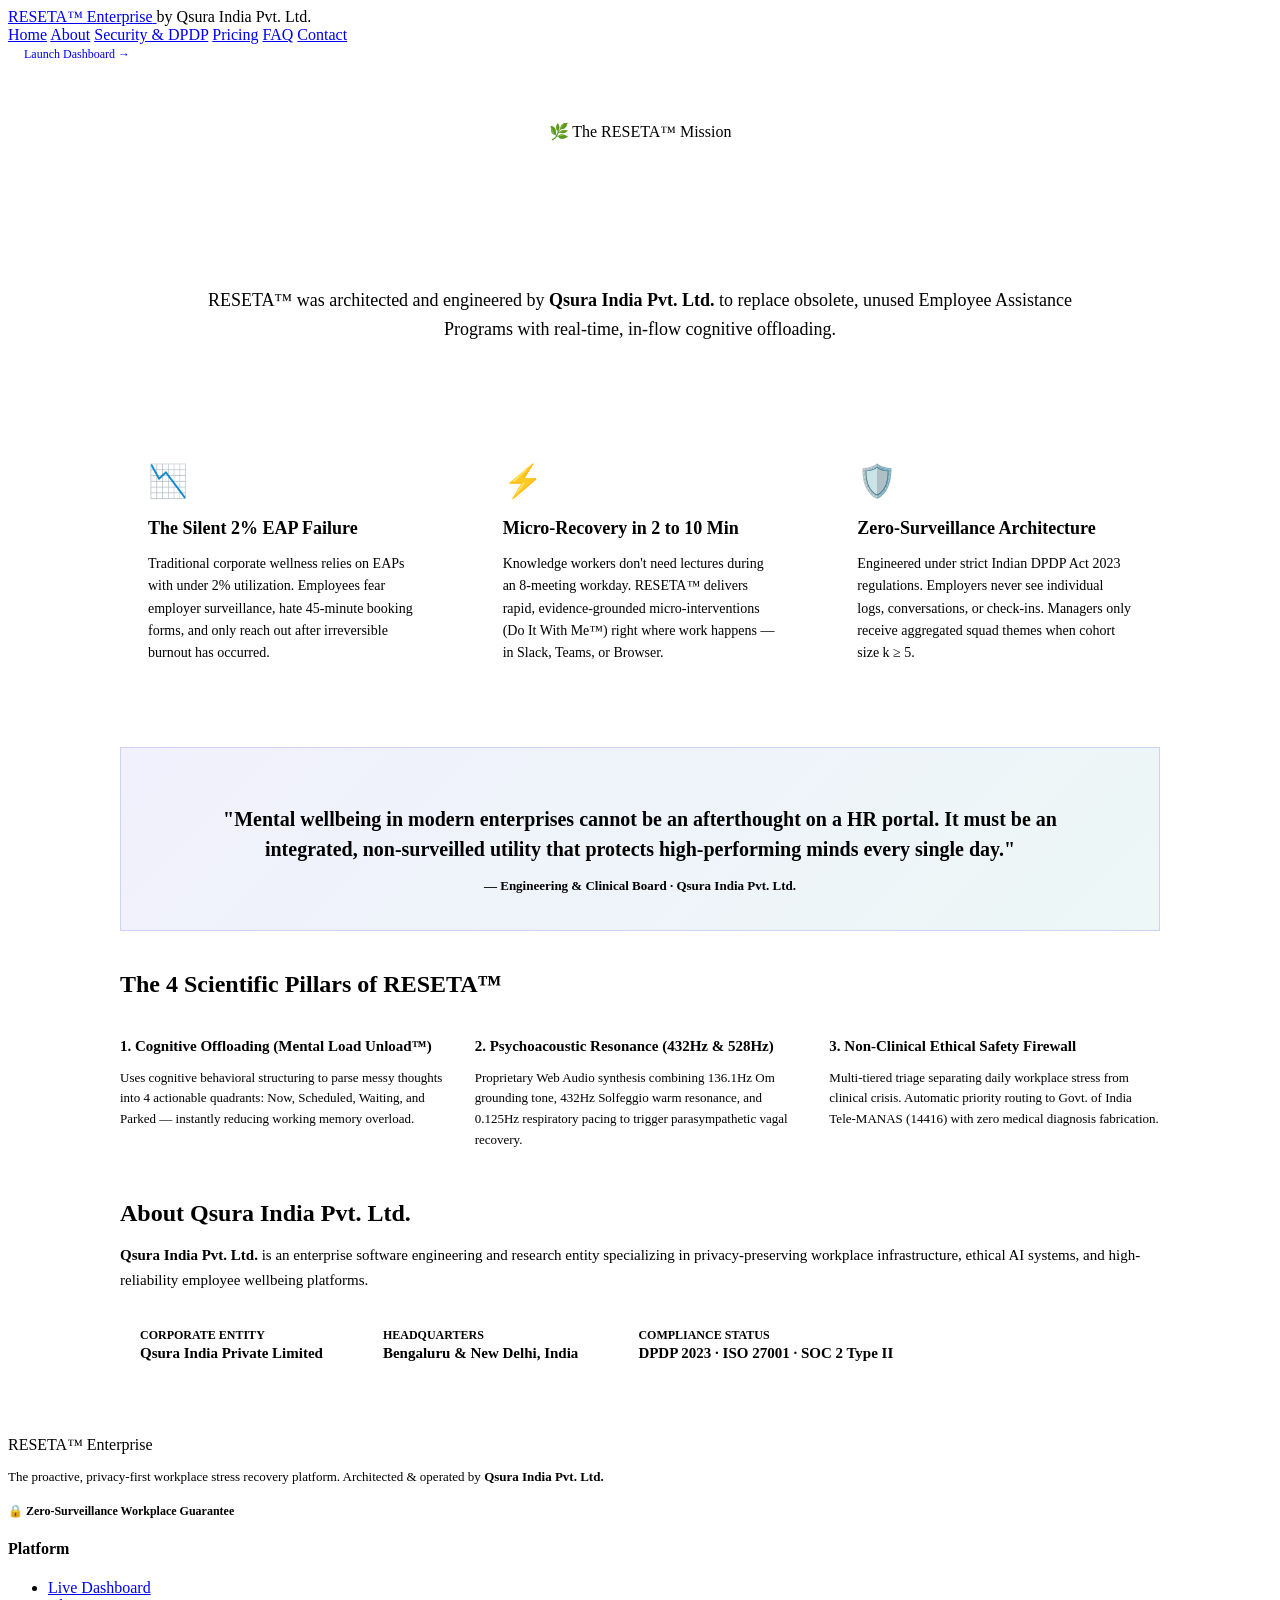
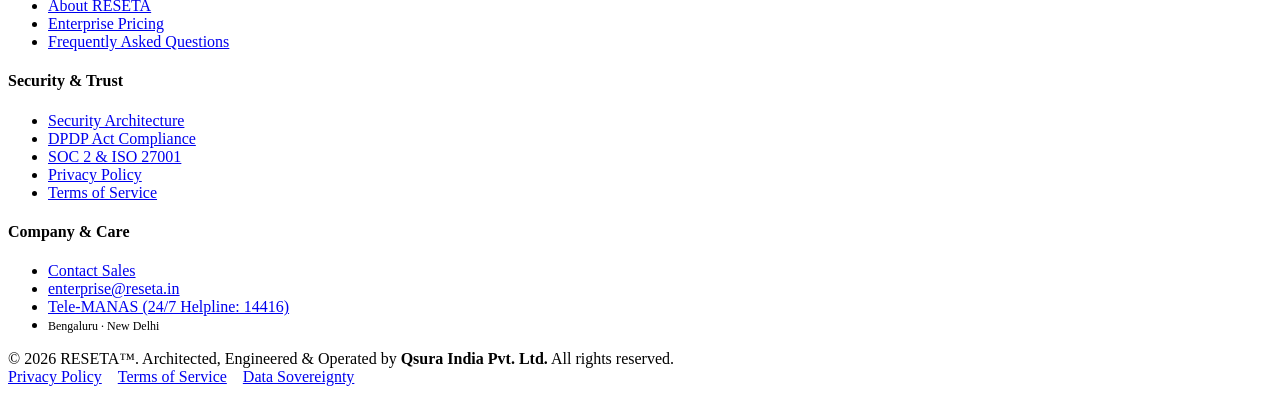
==== frontend/about.html @ f0862498 "feat(enterprise): add dedicated modular pages (/about, /security, /pricing, /faq, /contact, /privacy" ====
<!DOCTYPE html>
<html lang="en">
<head>
  <meta charset="UTF-8">
  <meta name="viewport" content="width=device-width, initial-scale=1.0">
  <title>About RESETA™ · Architecture & Mission by Qsura India Pvt. Ltd.</title>
  <link rel="preconnect" href="https://fonts.googleapis.com">
  <link rel="preconnect" href="https://fonts.gstatic.com" crossorigin>
  <link href="https://fonts.googleapis.com/css2?family=Plus+Jakarta+Sans:wght@400;500;600;700;800&family=JetBrains+Mono:wght@400;500;600&display=swap" rel="stylesheet">
  <link rel="stylesheet" href="/static/css/styles.css">
  <style>
    .page-hero {
      padding: 60px 24px 40px;
      text-align: center;
      max-width: 900px;
      margin: 0 auto;
    }
    .page-hero h1 {
      font-size: 40px;
      font-weight: 800;
      letter-spacing: -0.03em;
      margin-bottom: 16px;
      background: linear-gradient(135deg, var(--text-main) 60%, var(--brand-reset));
      -webkit-background-clip: text;
      -webkit-text-fill-color: transparent;
    }
    .page-hero p {
      font-size: 18px;
      color: var(--text-muted);
      line-height: 1.6;
    }
    .content-section {
      max-width: 1040px;
      margin: 0 auto 60px;
      padding: 0 24px;
    }
    .feature-grid-3 {
      display: grid;
      grid-template-columns: repeat(auto-fit, minmax(300px, 1fr));
      gap: 24px;
      margin: 32px 0;
    }
    .feature-box {
      background: var(--bg-surface);
      border: 1px solid var(--border-light);
      border-radius: var(--radius-md);
      padding: 28px;
      box-shadow: var(--shadow-sm);
    }
    .feature-box h3 {
      font-size: 18px;
      font-weight: 700;
      margin-bottom: 10px;
      color: var(--text-main);
    }
    .feature-box p {
      font-size: 14px;
      color: var(--text-muted);
      line-height: 1.6;
    }
    .quote-banner {
      background: linear-gradient(135deg, rgba(79, 70, 229, 0.08), rgba(13, 148, 136, 0.08));
      border: 1px solid rgba(79, 70, 229, 0.2);
      border-radius: var(--radius-lg);
      padding: 36px;
      margin: 40px 0;
      text-align: center;
    }
    .quote-banner blockquote {
      font-size: 20px;
      font-weight: 600;
      color: var(--text-main);
      line-height: 1.5;
      margin-bottom: 12px;
    }
    .quote-banner cite {
      font-size: 13px;
      color: var(--brand-reset);
      font-weight: 700;
      font-style: normal;
    }
  </style>
</head>
<body>
  <!-- Standard Enterprise Header -->
  <header class="app-topbar">
    <div class="brand-section">
      <a href="/" class="brand-logo">
        <span class="brand-badge">RESETA™</span>
        <span class="brand-title">Enterprise</span>
      </a>
      <span class="brand-tagline">by Qsura India Pvt. Ltd.</span>
    </div>

    <!-- Main Navigation Links -->
    <nav class="enterprise-nav-links">
      <a href="/" class="nav-link">Home</a>
      <a href="/about" class="nav-link active">About</a>
      <a href="/security" class="nav-link">Security & DPDP</a>
      <a href="/pricing" class="nav-link">Pricing</a>
      <a href="/faq" class="nav-link">FAQ</a>
      <a href="/contact" class="nav-link">Contact</a>
    </nav>

    <div class="user-tenant-bar" style="gap: 10px;">
      <a href="/" class="btn-primary" style="font-size: 12px; padding: 7px 16px; text-decoration: none;">Launch Dashboard →</a>
    </div>
  </header>

  <!-- Page Hero -->
  <section class="page-hero">
    <span class="privacy-banner-pill">🌿 The RESETA™ Mission</span>
    <h1>From Workplace Stress to Measured Workplace Recovery</h1>
    <p>
      RESETA™ was architected and engineered by <strong>Qsura India Pvt. Ltd.</strong> to replace obsolete, unused Employee Assistance Programs with real-time, in-flow cognitive offloading.
    </p>
  </section>

  <!-- Main Content -->
  <main class="content-section">
    <!-- Problem & Vision -->
    <div class="feature-grid-3">
      <div class="feature-box">
        <div style="font-size: 32px; margin-bottom: 12px;">📉</div>
        <h3>The Silent 2% EAP Failure</h3>
        <p>
          Traditional corporate wellness relies on EAPs with under 2% utilization. Employees fear employer surveillance, hate 45-minute booking forms, and only reach out after irreversible burnout has occurred.
        </p>
      </div>

      <div class="feature-box">
        <div style="font-size: 32px; margin-bottom: 12px;">⚡</div>
        <h3>Micro-Recovery in 2 to 10 Min</h3>
        <p>
          Knowledge workers don't need lectures during an 8-meeting workday. RESETA™ delivers rapid, evidence-grounded micro-interventions (Do It With Me™) right where work happens — in Slack, Teams, or Browser.
        </p>
      </div>

      <div class="feature-box">
        <div style="font-size: 32px; margin-bottom: 12px;">🛡️</div>
        <h3>Zero-Surveillance Architecture</h3>
        <p>
          Engineered under strict Indian DPDP Act 2023 regulations. Employers never see individual logs, conversations, or check-ins. Managers only receive aggregated squad themes when cohort size k ≥ 5.
        </p>
      </div>
    </div>

    <!-- Quote Banner -->
    <div class="quote-banner">
      <blockquote>
        "Mental wellbeing in modern enterprises cannot be an afterthought on a HR portal. It must be an integrated, non-surveilled utility that protects high-performing minds every single day."
      </blockquote>
      <cite>— Engineering & Clinical Board · Qsura India Pvt. Ltd.</cite>
    </div>

    <!-- Clinical & Scientific Foundation -->
    <div class="content-card" style="margin-bottom: 36px;">
      <h2 style="font-size: 24px; font-weight: 800; margin-bottom: 16px;">The 4 Scientific Pillars of RESETA™</h2>
      <div class="feature-grid-3" style="margin-top: 20px;">
        <div>
          <h4 style="font-size: 15px; font-weight: 700; color: var(--brand-reset); margin-bottom: 6px;">1. Cognitive Offloading (Mental Load Unload™)</h4>
          <p style="font-size: 13px; color: var(--text-muted); line-height: 1.6;">
            Uses cognitive behavioral structuring to parse messy thoughts into 4 actionable quadrants: Now, Scheduled, Waiting, and Parked — instantly reducing working memory overload.
          </p>
        </div>
        <div>
          <h4 style="font-size: 15px; font-weight: 700; color: var(--recovery-teal); margin-bottom: 6px;">2. Psychoacoustic Resonance (432Hz & 528Hz)</h4>
          <p style="font-size: 13px; color: var(--text-muted); line-height: 1.6;">
            Proprietary Web Audio synthesis combining 136.1Hz Om grounding tone, 432Hz Solfeggio warm resonance, and 0.125Hz respiratory pacing to trigger parasympathetic vagal recovery.
          </p>
        </div>
        <div>
          <h4 style="font-size: 15px; font-weight: 700; color: var(--recovery-emerald); margin-bottom: 6px;">3. Non-Clinical Ethical Safety Firewall</h4>
          <p style="font-size: 13px; color: var(--text-muted); line-height: 1.6;">
            Multi-tiered triage separating daily workplace stress from clinical crisis. Automatic priority routing to Govt. of India Tele-MANAS (14416) with zero medical diagnosis fabrication.
          </p>
        </div>
      </div>
    </div>

    <!-- Developer & Corporate Credibility -->
    <div class="content-card">
      <h2 style="font-size: 24px; font-weight: 800; margin-bottom: 16px;">About Qsura India Pvt. Ltd.</h2>
      <p style="font-size: 15px; color: var(--text-muted); line-height: 1.7; margin-bottom: 20px;">
        <strong>Qsura India Pvt. Ltd.</strong> is an enterprise software engineering and research entity specializing in privacy-preserving workplace infrastructure, ethical AI systems, and high-reliability employee wellbeing platforms.
      </p>
      <div style="display: flex; gap: 20px; flex-wrap: wrap;">
        <div style="background: var(--bg-subtle); padding: 14px 20px; border-radius: var(--radius-sm); border-left: 3px solid var(--brand-reset);">
          <div style="font-size: 12px; font-weight: 700; color: var(--text-muted); text-transform: uppercase;">Corporate Entity</div>
          <div style="font-size: 15px; font-weight: 800; margin-top: 2px;">Qsura India Private Limited</div>
        </div>
        <div style="background: var(--bg-subtle); padding: 14px 20px; border-radius: var(--radius-sm); border-left: 3px solid var(--recovery-teal);">
          <div style="font-size: 12px; font-weight: 700; color: var(--text-muted); text-transform: uppercase;">Headquarters</div>
          <div style="font-size: 15px; font-weight: 800; margin-top: 2px;">Bengaluru & New Delhi, India</div>
        </div>
        <div style="background: var(--bg-subtle); padding: 14px 20px; border-radius: var(--radius-sm); border-left: 3px solid var(--recovery-emerald);">
          <div style="font-size: 12px; font-weight: 700; color: var(--text-muted); text-transform: uppercase;">Compliance Status</div>
          <div style="font-size: 15px; font-weight: 800; margin-top: 2px;">DPDP 2023 · ISO 27001 · SOC 2 Type II</div>
        </div>
      </div>
    </div>
  </main>

  <!-- Standard Enterprise Footer -->
  <footer class="app-footer">
    <div class="footer-container">
      <div class="footer-grid">
        <div class="footer-col">
          <div class="brand-section" style="margin-bottom: 12px;">
            <span class="brand-badge">RESETA™</span>
            <span class="brand-title">Enterprise</span>
          </div>
          <p style="font-size: 13px; color: var(--text-muted); line-height: 1.6; margin-bottom: 16px;">
            The proactive, privacy-first workplace stress recovery platform. Architected & operated by <strong>Qsura India Pvt. Ltd.</strong>
          </p>
          <div style="font-size: 12px; color: var(--recovery-teal); font-weight: 600;">
            🔒 Zero-Surveillance Workplace Guarantee
          </div>
        </div>

        <div class="footer-col">
          <h4 class="footer-heading">Platform</h4>
          <ul class="footer-links">
            <li><a href="/">Live Dashboard</a></li>
            <li><a href="/about">About RESETA</a></li>
            <li><a href="/pricing">Enterprise Pricing</a></li>
            <li><a href="/faq">Frequently Asked Questions</a></li>
          </ul>
        </div>

        <div class="footer-col">
          <h4 class="footer-heading">Security & Trust</h4>
          <ul class="footer-links">
            <li><a href="/security">Security Architecture</a></li>
            <li><a href="/security#dpdp">DPDP Act Compliance</a></li>
            <li><a href="/security#soc2">SOC 2 & ISO 27001</a></li>
            <li><a href="/privacy">Privacy Policy</a></li>
            <li><a href="/terms">Terms of Service</a></li>
          </ul>
        </div>

        <div class="footer-col">
          <h4 class="footer-heading">Company & Care</h4>
          <ul class="footer-links">
            <li><a href="/contact">Contact Sales</a></li>
            <li><a href="mailto:enterprise@reseta.in">enterprise@reseta.in</a></li>
            <li><a href="tel:14416">Tele-MANAS (24/7 Helpline: 14416)</a></li>
            <li><span style="font-size: 12px; color: var(--text-muted);">Bengaluru · New Delhi</span></li>
          </ul>
        </div>
      </div>

      <div class="footer-bottom-strip">
        <div>
          © 2026 RESETA™. Architected, Engineered & Operated by <strong>Qsura India Pvt. Ltd.</strong> All rights reserved.
        </div>
        <div style="display: flex; gap: 16px;">
          <a href="/privacy">Privacy Policy</a>
          <a href="/terms">Terms of Service</a>
          <a href="/security">Data Sovereignty</a>
        </div>
      </div>
    </div>
  </footer>
</body>
</html>
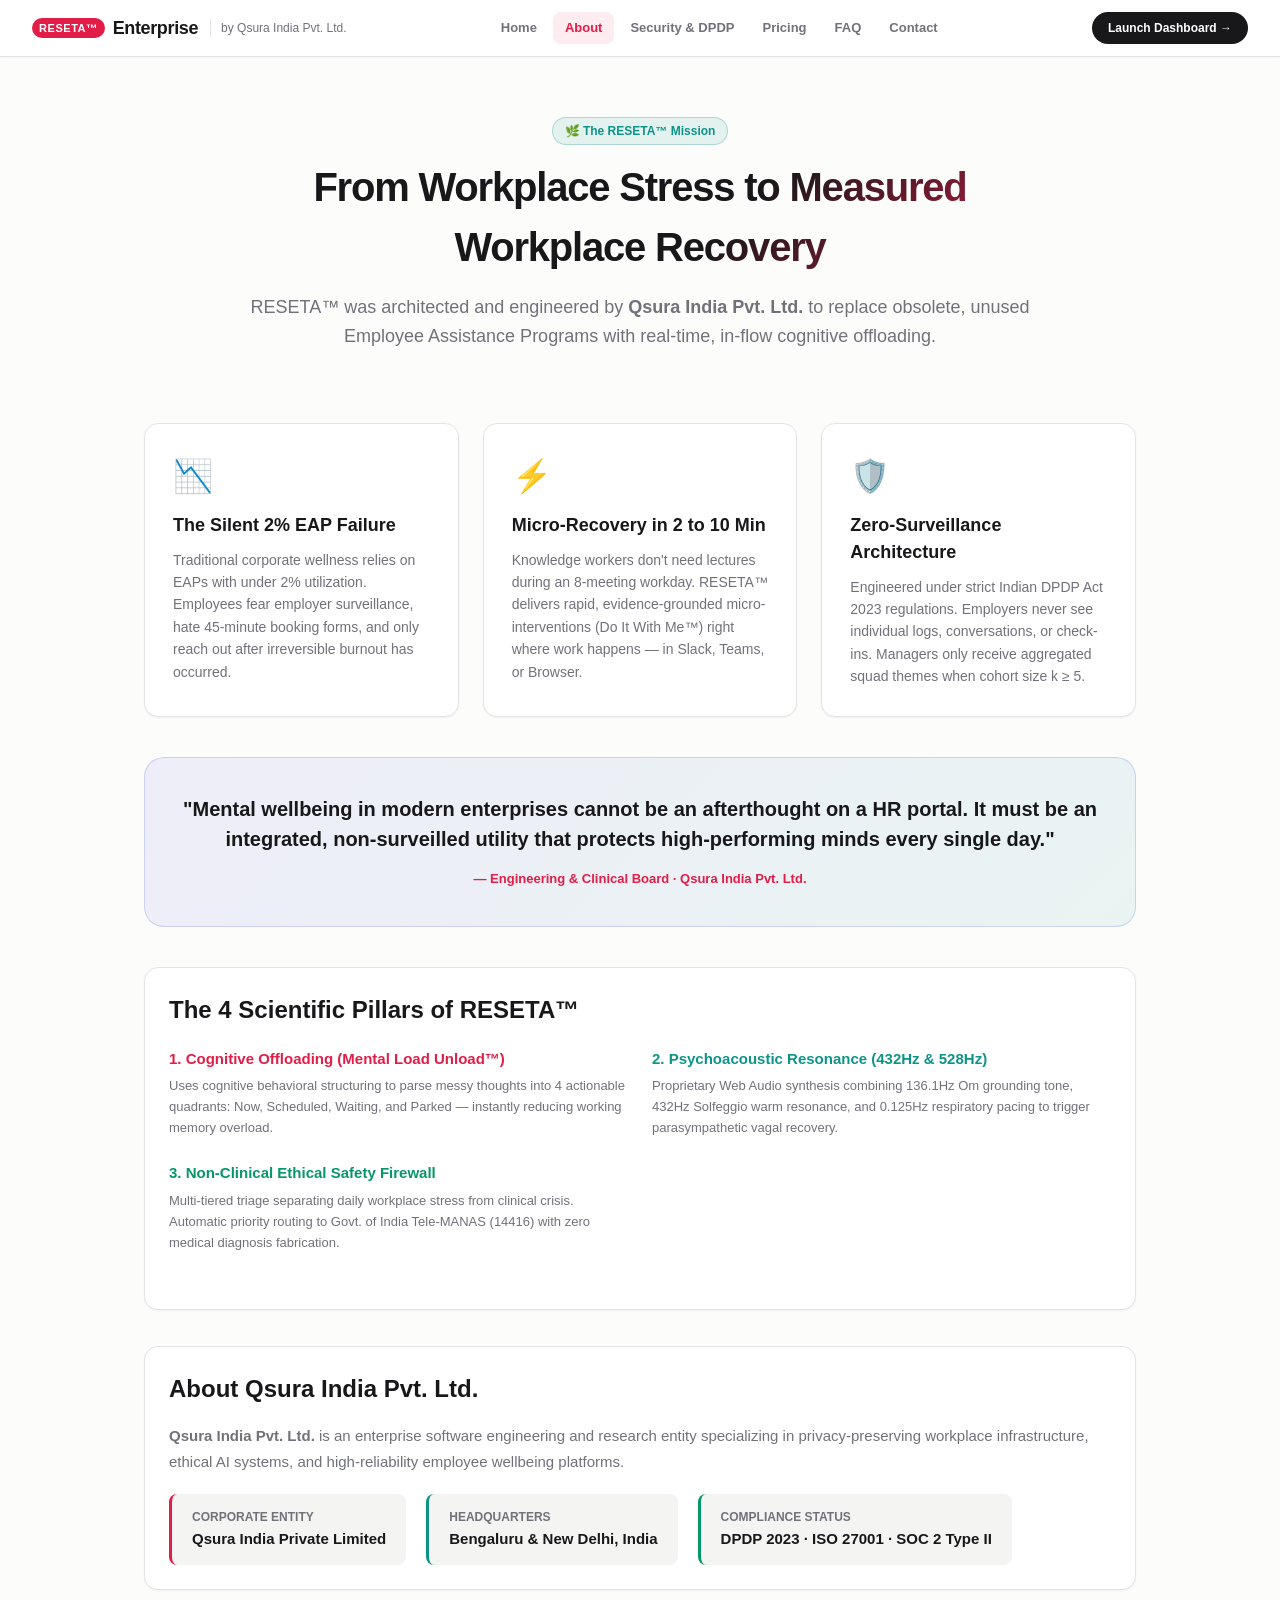
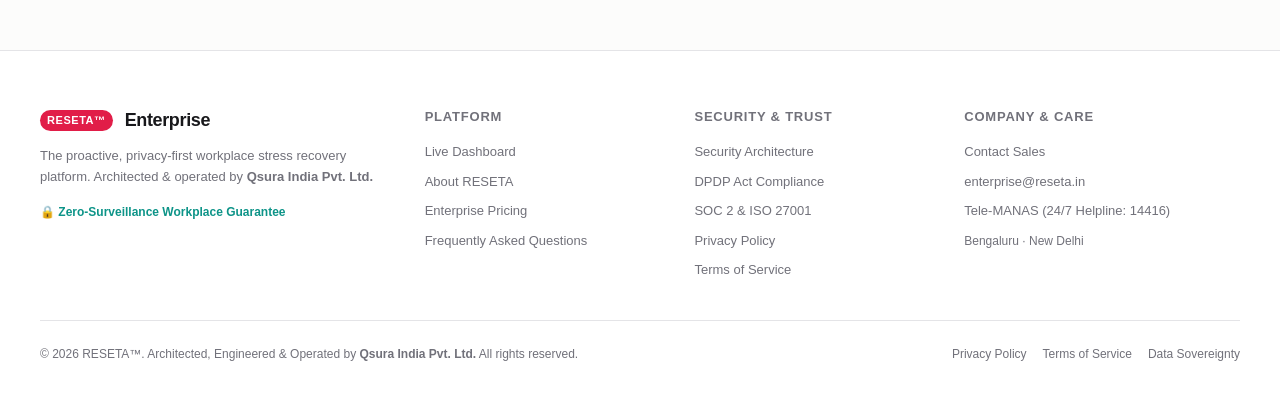
==== commit f7cec279: "fix(static): add offline static mock fallbacks and sanitize corporate tenant branding" ====
--- a/frontend/about.html
+++ b/frontend/about.html
@@ -7,7 +7,7 @@
   <link rel="preconnect" href="https://fonts.googleapis.com">
   <link rel="preconnect" href="https://fonts.gstatic.com" crossorigin>
   <link href="https://fonts.googleapis.com/css2?family=Plus+Jakarta+Sans:wght@400;500;600;700;800&family=JetBrains+Mono:wght@400;500;600&display=swap" rel="stylesheet">
-  <link rel="stylesheet" href="/static/css/styles.css">
+  <link rel="stylesheet" href="css/styles.css">
   <style>
     .page-hero {
       padding: 60px 24px 40px;
--- a/frontend/css/styles.css
+++ b/frontend/css/styles.css
@@ -0,0 +1,1689 @@
+/* RESETA™ Enterprise Design System: Actionable Calm */
+:root {
+  --bg-main: #fcfcfb;
+  --bg-surface: #ffffff;
+  --bg-subtle: #f4f4f2;
+  --text-main: #18181b;
+  --text-muted: #71717a;
+  --text-faint: #a1a1aa;
+  --border-light: #e4e4e7;
+  --border-strong: #d4d4d8;
+  
+  --brand-reset: #e11d48;
+  --brand-reset-hover: #be123c;
+  --brand-reset-glow: rgba(225, 29, 72, 0.2);
+  
+  --recovery-teal: #0d9488;
+  --recovery-teal-subtle: #f0fdfa;
+  --recovery-emerald: #059669;
+  
+  --amber-warn: #d97706;
+  --amber-bg: #fffbeb;
+  --red-crisis: #dc2626;
+  --red-bg: #fef2f2;
+  
+  --font-sans: -apple-system, BlinkMacSystemFont, "Segoe UI", Roboto, Helvetica, Arial, sans-serif;
+  --shadow-sm: 0 1px 2px 0 rgba(0, 0, 0, 0.05);
+  --shadow-md: 0 4px 6px -1px rgba(0, 0, 0, 0.07), 0 2px 4px -2px rgba(0, 0, 0, 0.05);
+  --shadow-lg: 0 12px 24px -4px rgba(0, 0, 0, 0.08), 0 4px 8px -2px rgba(0, 0, 0, 0.04);
+  --radius-sm: 8px;
+  --radius-md: 14px;
+  --radius-lg: 20px;
+  --radius-full: 9999px;
+}
+
+[data-theme="dark"] {
+  --bg-main: #0c0f17;
+  --bg-surface: #141924;
+  --bg-subtle: #1c2333;
+  --text-main: #f4f4f5;
+  --text-muted: #94a3b8;
+  --text-faint: #64748b;
+  --border-light: #242e42;
+  --border-strong: #334155;
+  --recovery-teal-subtle: rgba(13, 148, 136, 0.12);
+  --shadow-md: 0 4px 6px -1px rgba(0, 0, 0, 0.4);
+  --shadow-lg: 0 12px 24px -4px rgba(0, 0, 0, 0.5);
+}
+
+* {
+  box-sizing: border-box;
+  margin: 0;
+  padding: 0;
+}
+
+body {
+  font-family: var(--font-sans);
+  background-color: var(--bg-main);
+  color: var(--text-main);
+  line-height: 1.5;
+  -webkit-font-smoothing: antialiased;
+}
+
+/* App Header & Topbars */
+.app-header {
+  position: sticky;
+  top: 0;
+  z-index: 50;
+  background-color: var(--bg-surface);
+  border-bottom: 1px solid var(--border-light);
+  padding: 10px 24px 8px;
+  display: flex;
+  flex-direction: column;
+  gap: 8px;
+  backdrop-filter: blur(12px);
+  box-shadow: 0 1px 3px rgba(0, 0, 0, 0.03);
+}
+
+.top-primary-bar {
+  display: flex;
+  align-items: center;
+  justify-content: space-between;
+  width: 100%;
+  gap: 16px;
+}
+
+.surface-sub-bar {
+  display: flex;
+  align-items: center;
+  justify-content: space-between;
+  width: 100%;
+  padding-top: 6px;
+  border-top: 1px solid var(--border-light);
+  gap: 12px;
+  overflow-x: auto;
+}
+
+.app-topbar {
+  position: sticky;
+  top: 0;
+  z-index: 50;
+  background-color: var(--bg-surface);
+  border-bottom: 1px solid var(--border-light);
+  padding: 12px 32px;
+  display: flex;
+  align-items: center;
+  justify-content: space-between;
+  backdrop-filter: blur(12px);
+  box-shadow: 0 1px 3px rgba(0, 0, 0, 0.03);
+}
+
+.enterprise-nav-links {
+  display: flex;
+  align-items: center;
+  gap: 4px;
+}
+
+.nav-link {
+  color: var(--text-muted);
+  text-decoration: none;
+  font-size: 13px;
+  font-weight: 600;
+  padding: 6px 12px;
+  border-radius: var(--radius-sm);
+  transition: all 0.15s ease;
+}
+
+.nav-link:hover {
+  color: var(--brand-reset);
+  background: var(--bg-subtle);
+}
+
+.nav-link.active {
+  color: var(--brand-reset);
+  background: rgba(225, 29, 72, 0.08);
+  font-weight: 700;
+}
+
+
+.brand-section {
+  display: flex;
+  align-items: center;
+  gap: 12px;
+}
+
+.brand-logo {
+  display: flex;
+  align-items: center;
+  gap: 8px;
+  text-decoration: none;
+  color: var(--text-main);
+}
+
+.brand-badge {
+  background: var(--brand-reset);
+  color: white;
+  font-size: 11px;
+  font-weight: 700;
+  padding: 2px 7px;
+  border-radius: var(--radius-full);
+  letter-spacing: 0.05em;
+}
+
+.brand-title {
+  font-size: 18px;
+  font-weight: 700;
+  letter-spacing: -0.02em;
+}
+
+.brand-tagline {
+  font-size: 12px;
+  color: var(--text-muted);
+  border-left: 1px solid var(--border-light);
+  padding-left: 10px;
+}
+
+/* Surface Switcher Navigation */
+.surface-nav {
+  display: flex;
+  gap: 4px;
+  background: var(--bg-subtle);
+  padding: 4px;
+  border-radius: var(--radius-md);
+  border: 1px solid var(--border-light);
+  overflow-x: auto;
+}
+
+.surface-tab {
+  background: transparent;
+  border: none;
+  padding: 6px 14px;
+  border-radius: var(--radius-sm);
+  font-size: 13px;
+  font-weight: 500;
+  color: var(--text-muted);
+  cursor: pointer;
+  white-space: nowrap;
+  transition: all 0.15s ease;
+}
+
+.surface-tab:hover {
+  color: var(--text-main);
+}
+
+.surface-tab.active {
+  background: var(--bg-surface);
+  color: var(--text-main);
+  box-shadow: var(--shadow-sm);
+  font-weight: 600;
+}
+
+/* User & Tenant Switcher */
+.user-tenant-bar {
+  display: flex;
+  align-items: center;
+  gap: 12px;
+}
+
+.tenant-badge {
+  font-size: 12px;
+  color: var(--text-muted);
+  background: var(--bg-subtle);
+  padding: 4px 10px;
+  border-radius: var(--radius-full);
+  border: 1px solid var(--border-light);
+  display: flex;
+  align-items: center;
+  gap: 6px;
+}
+
+.tenant-dot {
+  width: 6px;
+  height: 6px;
+  border-radius: 50%;
+  background: var(--recovery-emerald);
+}
+
+.persona-select {
+  padding: 6px 12px;
+  font-size: 12px;
+  border-radius: var(--radius-md);
+  border: 1px solid var(--border-strong);
+  background: var(--bg-surface);
+  color: var(--text-main);
+  cursor: pointer;
+}
+
+/* Main Layout Container */
+.main-content {
+  max-width: 1200px;
+  margin: 0 auto;
+  padding: 28px 20px 80px;
+}
+
+/* View Section */
+.view-panel {
+  display: none;
+  animation: fadeIn 0.2s ease-in-out;
+}
+
+.view-panel.active {
+  display: block;
+}
+
+@keyframes fadeIn {
+  from { opacity: 0; transform: translateY(4px); }
+  to { opacity: 1; transform: translateY(0); }
+}
+
+/* ==========================================================
+   1. EMPLOYEE HOME SCREEN (Section 6, 7, 8, 9, 10)
+   ========================================================== */
+.employee-hero-card {
+  background: var(--bg-surface);
+  border: 1px solid var(--border-light);
+  border-radius: var(--radius-lg);
+  padding: 40px 32px;
+  text-align: center;
+  box-shadow: var(--shadow-sm);
+  margin-bottom: 28px;
+  position: relative;
+  overflow: hidden;
+}
+
+.employee-hero-card::before {
+  content: "";
+  position: absolute;
+  top: 0;
+  left: 0;
+  right: 0;
+  height: 4px;
+  background: linear-gradient(90deg, var(--brand-reset), var(--recovery-teal));
+}
+
+.privacy-banner-pill {
+  display: inline-flex;
+  align-items: center;
+  gap: 6px;
+  background: var(--recovery-teal-subtle);
+  color: var(--recovery-teal);
+  font-size: 12px;
+  font-weight: 600;
+  padding: 4px 12px;
+  border-radius: var(--radius-full);
+  margin-bottom: 20px;
+}
+
+.employee-heading {
+  font-size: 32px;
+  font-weight: 700;
+  letter-spacing: -0.03em;
+  margin-bottom: 8px;
+}
+
+.employee-subheading {
+  font-size: 15px;
+  color: var(--text-muted);
+  max-width: 480px;
+  margin: 0 auto 28px;
+}
+
+/* State Option Pills */
+.state-selector-grid {
+  display: flex;
+  flex-wrap: wrap;
+  gap: 10px;
+  justify-content: center;
+  max-width: 720px;
+  margin: 0 auto 36px;
+}
+
+.state-chip {
+  background: var(--bg-subtle);
+  border: 1px solid var(--border-light);
+  color: var(--text-main);
+  padding: 10px 18px;
+  border-radius: var(--radius-full);
+  font-size: 14px;
+  font-weight: 500;
+  cursor: pointer;
+  transition: all 0.15s ease;
+  display: flex;
+  align-items: center;
+  gap: 8px;
+}
+
+.state-chip:hover {
+  border-color: var(--brand-reset);
+  transform: translateY(-1px);
+}
+
+.state-chip.selected {
+  background: var(--text-main);
+  color: var(--bg-surface);
+  border-color: var(--text-main);
+}
+
+/* Hero CTA Row */
+.hero-cta-group {
+  display: flex;
+  align-items: center;
+  justify-content: center;
+  gap: 16px;
+  margin-bottom: 18px;
+}
+
+.btn-reset-hero {
+  background: var(--brand-reset);
+  color: white;
+  border: none;
+  font-size: 17px;
+  font-weight: 700;
+  padding: 16px 40px;
+  border-radius: var(--radius-full);
+  cursor: pointer;
+  box-shadow: 0 8px 20px var(--brand-reset-glow);
+  transition: all 0.2s ease;
+  display: flex;
+  align-items: center;
+  gap: 10px;
+  letter-spacing: 0.02em;
+}
+
+.btn-reset-hero:hover {
+  background: var(--brand-reset-hover);
+  transform: translateY(-2px);
+  box-shadow: 0 12px 28px var(--brand-reset-glow);
+}
+
+.btn-talk-hero {
+  background: var(--bg-subtle);
+  color: var(--text-main);
+  border: 1px solid var(--border-strong);
+  font-size: 15px;
+  font-weight: 600;
+  padding: 15px 28px;
+  border-radius: var(--radius-full);
+  cursor: pointer;
+  transition: all 0.15s ease;
+  display: flex;
+  align-items: center;
+  gap: 8px;
+}
+
+.btn-talk-hero:hover {
+  background: var(--bg-surface);
+  border-color: var(--text-main);
+}
+
+.zero-friction-footnote {
+  font-size: 12px;
+  color: var(--text-faint);
+}
+
+/* Secondary Dashboard Grid for Employee */
+.employee-grid {
+  display: grid;
+  grid-template-columns: 1.2fr 0.8fr;
+  gap: 24px;
+}
+
+@media (max-width: 860px) {
+  .employee-grid {
+    grid-template-columns: 1fr;
+  }
+}
+
+.content-card {
+  background: var(--bg-surface);
+  border: 1px solid var(--border-light);
+  border-radius: var(--radius-md);
+  padding: 24px;
+  box-shadow: var(--shadow-sm);
+}
+
+.card-header-flex {
+  display: flex;
+  align-items: center;
+  justify-content: space-between;
+  margin-bottom: 16px;
+}
+
+.card-title {
+  font-size: 16px;
+  font-weight: 700;
+  letter-spacing: -0.01em;
+  display: flex;
+  align-items: center;
+  gap: 8px;
+}
+
+/* Daily Recovery Routine Card */
+.daily-routine-box {
+  background: var(--bg-subtle);
+  border-radius: var(--radius-sm);
+  padding: 16px;
+  border-left: 4px solid var(--recovery-teal);
+  margin-bottom: 16px;
+}
+
+.routine-period-tag {
+  font-size: 11px;
+  font-weight: 700;
+  text-transform: uppercase;
+  color: var(--recovery-teal);
+  letter-spacing: 0.05em;
+  margin-bottom: 4px;
+}
+
+.routine-headline {
+  font-size: 15px;
+  font-weight: 600;
+  margin-bottom: 4px;
+}
+
+.routine-desc {
+  font-size: 13px;
+  color: var(--text-muted);
+  margin-bottom: 10px;
+}
+
+/* Programs List */
+.program-item {
+  border: 1px solid var(--border-light);
+  border-radius: var(--radius-sm);
+  padding: 14px;
+  margin-bottom: 10px;
+  display: flex;
+  justify-content: space-between;
+  align-items: center;
+  transition: border-color 0.15s ease;
+}
+
+.program-item:hover {
+  border-color: var(--border-strong);
+}
+
+.program-name {
+  font-size: 14px;
+  font-weight: 600;
+}
+
+.program-meta {
+  font-size: 12px;
+  color: var(--text-muted);
+}
+
+.btn-small-pill {
+  background: var(--bg-subtle);
+  border: 1px solid var(--border-strong);
+  color: var(--text-main);
+  padding: 6px 14px;
+  font-size: 12px;
+  font-weight: 600;
+  border-radius: var(--radius-full);
+  cursor: pointer;
+  transition: all 0.15s ease;
+}
+
+.btn-small-pill:hover {
+  background: var(--text-main);
+  color: var(--bg-surface);
+}
+
+.sound-chip {
+  background: var(--bg-subtle);
+  border: 1px solid var(--border-light);
+  color: var(--text-muted);
+  padding: 3px 10px;
+  font-size: 11px;
+  font-weight: 600;
+  border-radius: var(--radius-full);
+  cursor: pointer;
+  transition: all 0.15s ease;
+}
+
+.sound-chip:hover {
+  border-color: var(--brand-reset);
+  color: var(--brand-reset);
+}
+
+.sound-chip.active {
+  background: rgba(79, 70, 229, 0.12);
+  border-color: var(--brand-reset);
+  color: var(--brand-reset);
+  font-weight: 700;
+}
+
+/* ==========================================================
+   2. RESET MODAL & RELIEFLOOP™ ENGINE (Sections 8, 9, 10, 11, 12)
+   ========================================================== */
+.modal-backdrop {
+  position: fixed;
+  inset: 0;
+  z-index: 100;
+  background: rgba(12, 16, 23, 0.7);
+  backdrop-filter: blur(6px);
+  display: none;
+  align-items: center;
+  justify-content: center;
+  padding: 20px;
+}
+
+.modal-backdrop.active {
+  display: flex;
+}
+
+.reset-modal-window {
+  background: var(--bg-surface);
+  border: 1px solid var(--border-strong);
+  border-radius: var(--radius-lg);
+  width: min(680px, 100%);
+  max-height: 90vh;
+  overflow-y: auto;
+  box-shadow: var(--shadow-lg);
+  padding: 32px;
+  position: relative;
+}
+
+.modal-close-btn {
+  position: absolute;
+  top: 20px;
+  right: 20px;
+  background: transparent;
+  border: none;
+  font-size: 20px;
+  color: var(--text-muted);
+  cursor: pointer;
+  padding: 4px;
+}
+
+.step-indicator-bar {
+  display: flex;
+  align-items: center;
+  gap: 8px;
+  margin-bottom: 24px;
+}
+
+.step-dot {
+  width: 8px;
+  height: 8px;
+  border-radius: 50%;
+  background: var(--border-strong);
+}
+
+.step-dot.active {
+  background: var(--brand-reset);
+  width: 24px;
+  border-radius: 4px;
+}
+
+.modal-step-title {
+  font-size: 22px;
+  font-weight: 700;
+  letter-spacing: -0.02em;
+  margin-bottom: 6px;
+}
+
+.modal-step-subtitle {
+  font-size: 14px;
+  color: var(--text-muted);
+  margin-bottom: 20px;
+}
+
+/* Time choice buttons */
+.time-choice-row {
+  display: flex;
+  gap: 12px;
+  margin-bottom: 24px;
+}
+
+.time-btn {
+  flex: 1;
+  background: var(--bg-subtle);
+  border: 2px solid var(--border-light);
+  border-radius: var(--radius-md);
+  padding: 16px 12px;
+  text-align: center;
+  cursor: pointer;
+  transition: all 0.15s ease;
+}
+
+.time-btn:hover {
+  border-color: var(--border-strong);
+}
+
+.time-btn.selected {
+  border-color: var(--brand-reset);
+  background: rgba(225, 29, 72, 0.05);
+}
+
+.time-btn-number {
+  font-size: 24px;
+  font-weight: 800;
+  color: var(--brand-reset);
+}
+
+.time-btn-label {
+  font-size: 12px;
+  color: var(--text-muted);
+}
+
+/* Text / Voice input */
+.reset-input-area {
+  width: 100%;
+  min-height: 100px;
+  padding: 14px;
+  font-size: 14px;
+  font-family: inherit;
+  background: var(--bg-subtle);
+  border: 1px solid var(--border-strong);
+  border-radius: var(--radius-md);
+  color: var(--text-main);
+  resize: vertical;
+  margin-bottom: 16px;
+}
+
+.reset-input-area:focus {
+  outline: none;
+  border-color: var(--brand-reset);
+}
+
+/* Somatic / Breath circle */
+.breath-container {
+  display: flex;
+  flex-direction: column;
+  align-items: center;
+  justify-content: center;
+  padding: 30px 0;
+}
+
+.breath-circle {
+  width: 140px;
+  height: 140px;
+  border-radius: 50%;
+  background: radial-gradient(circle, rgba(13, 148, 136, 0.25), rgba(13, 148, 136, 0.05));
+  border: 2px solid var(--recovery-teal);
+  display: flex;
+  align-items: center;
+  justify-content: center;
+  font-size: 15px;
+  font-weight: 700;
+  color: var(--recovery-teal);
+  animation: breathePaced 8s infinite ease-in-out;
+}
+
+@keyframes breathePaced {
+  0%, 100% { transform: scale(0.9); opacity: 0.7; }
+  50% { transform: scale(1.25); opacity: 1; }
+}
+
+.instruction-box {
+  background: var(--bg-subtle);
+  border-radius: var(--radius-md);
+  padding: 18px 20px;
+  margin: 20px 0;
+  border-left: 4px solid var(--brand-reset);
+}
+
+.instruction-title {
+  font-size: 16px;
+  font-weight: 700;
+  margin-bottom: 4px;
+}
+
+.instruction-body {
+  font-size: 14px;
+  color: var(--text-muted);
+  line-height: 1.6;
+}
+
+/* Mental Load Unload Quadrants (Section 11) */
+.unload-quadrants-grid {
+  display: grid;
+  grid-template-columns: 1fr 1fr;
+  gap: 12px;
+  margin: 20px 0;
+}
+
+.unload-bucket {
+  background: var(--bg-subtle);
+  border: 1px solid var(--border-light);
+  border-radius: var(--radius-sm);
+  padding: 14px;
+}
+
+.bucket-badge {
+  font-size: 11px;
+  font-weight: 700;
+  text-transform: uppercase;
+  letter-spacing: 0.05em;
+  padding: 2px 8px;
+  border-radius: var(--radius-full);
+  display: inline-block;
+  margin-bottom: 8px;
+}
+
+.badge-now { background: #fee2e2; color: #dc2626; }
+.badge-sched { background: #e0f2fe; color: #0284c7; }
+.badge-wait { background: #fef3c7; color: #d97706; }
+.badge-later { background: #f3f4f6; color: #4b5563; }
+
+.bucket-list {
+  list-style: none;
+  font-size: 13px;
+  color: var(--text-main);
+}
+
+.bucket-list li {
+  margin-bottom: 4px;
+  display: flex;
+  align-items: flex-start;
+  gap: 6px;
+}
+
+.bucket-list li::before {
+  content: "•";
+  color: var(--text-muted);
+}
+
+.next-action-callout {
+  background: #f0fdf4;
+  border: 1px solid #bbf7d0;
+  color: #166534;
+  padding: 14px 18px;
+  border-radius: var(--radius-sm);
+  font-size: 14px;
+  font-weight: 600;
+  margin: 16px 0;
+}
+
+/* Relief Check™ (Section 12) */
+.relief-check-container {
+  text-align: center;
+  padding: 16px 0;
+}
+
+.slider-group {
+  margin: 20px 0;
+}
+
+.slider-label-row {
+  display: flex;
+  justify-content: space-between;
+  font-size: 12px;
+  color: var(--text-muted);
+  margin-top: 6px;
+}
+
+.relief-buttons-row {
+  display: flex;
+  gap: 12px;
+  justify-content: center;
+  margin: 20px 0;
+}
+
+.btn-relief-option {
+  background: var(--bg-subtle);
+  border: 1px solid var(--border-strong);
+  border-radius: var(--radius-full);
+  padding: 10px 24px;
+  font-size: 14px;
+  font-weight: 600;
+  cursor: pointer;
+  transition: all 0.15s ease;
+}
+
+.btn-relief-option.selected {
+  background: var(--text-main);
+  color: var(--bg-surface);
+}
+
+/* ==========================================================
+   3. VOICE & TALK IT OUT™ (Section 16)
+   ========================================================== */
+.voice-visualizer-bar {
+  display: flex;
+  align-items: center;
+  justify-content: center;
+  gap: 5px;
+  height: 50px;
+  margin: 20px 0;
+}
+
+.wave-bar {
+  width: 5px;
+  height: 12px;
+  background: var(--brand-reset);
+  border-radius: var(--radius-full);
+  animation: waveBar 1.2s infinite ease-in-out;
+}
+
+.wave-bar:nth-child(2) { animation-delay: 0.1s; height: 24px; }
+.wave-bar:nth-child(3) { animation-delay: 0.2s; height: 40px; }
+.wave-bar:nth-child(4) { animation-delay: 0.3s; height: 28px; }
+.wave-bar:nth-child(5) { animation-delay: 0.4s; height: 16px; }
+
+@keyframes waveBar {
+  0%, 100% { transform: scaleY(0.4); }
+  50% { transform: scaleY(1.4); }
+}
+
+/* ==========================================================
+   4. HR / PEOPLE DASHBOARD & ACTION ENGINE (Section 21, 24, 25)
+   ========================================================== */
+.metrics-summary-grid {
+  display: grid;
+  grid-template-columns: repeat(auto-fit, minmax(220px, 1fr));
+  gap: 18px;
+  margin-bottom: 28px;
+}
+
+.metric-stat-card {
+  background: var(--bg-surface);
+  border: 1px solid var(--border-light);
+  border-radius: var(--radius-md);
+  padding: 20px;
+  box-shadow: var(--shadow-sm);
+}
+
+.metric-stat-card.hero-metric {
+  border-top: 4px solid var(--brand-reset);
+  background: linear-gradient(180deg, rgba(225, 29, 72, 0.03), transparent);
+}
+
+.metric-label {
+  font-size: 12px;
+  font-weight: 600;
+  text-transform: uppercase;
+  color: var(--text-muted);
+  letter-spacing: 0.05em;
+  margin-bottom: 6px;
+}
+
+.metric-value {
+  font-size: 30px;
+  font-weight: 800;
+  letter-spacing: -0.03em;
+  color: var(--text-main);
+  margin-bottom: 4px;
+}
+
+.metric-delta {
+  font-size: 12px;
+  color: var(--recovery-emerald);
+  font-weight: 600;
+}
+
+/* Privacy Wall Notice */
+.privacy-wall-callout {
+  background: var(--recovery-teal-subtle);
+  border: 1px solid rgba(13, 148, 136, 0.25);
+  border-radius: var(--radius-sm);
+  padding: 12px 18px;
+  font-size: 13px;
+  color: var(--recovery-teal);
+  display: flex;
+  align-items: center;
+  gap: 10px;
+  margin-bottom: 24px;
+}
+
+/* Action Cards */
+.action-card {
+  background: var(--bg-subtle);
+  border: 1px solid var(--border-light);
+  border-radius: var(--radius-sm);
+  padding: 18px;
+  margin-bottom: 14px;
+}
+
+.action-signal {
+  font-size: 13px;
+  font-weight: 700;
+  color: var(--brand-reset);
+  margin-bottom: 6px;
+}
+
+.action-recommendation {
+  font-size: 14px;
+  font-weight: 600;
+  margin-bottom: 8px;
+}
+
+.action-meta-row {
+  display: flex;
+  gap: 16px;
+  font-size: 12px;
+  color: var(--text-muted);
+}
+
+/* Tables */
+.data-table {
+  width: 100%;
+  border-collapse: collapse;
+  font-size: 13px;
+  margin-top: 12px;
+}
+
+.data-table th {
+  text-align: left;
+  padding: 10px 14px;
+  border-bottom: 1px solid var(--border-strong);
+  color: var(--text-muted);
+  font-weight: 600;
+}
+
+.data-table td {
+  padding: 12px 14px;
+  border-bottom: 1px solid var(--border-light);
+}
+
+/* Buttons */
+.btn-primary {
+  background: var(--text-main);
+  color: var(--bg-surface);
+  border: none;
+  padding: 10px 20px;
+  border-radius: var(--radius-full);
+  font-size: 13px;
+  font-weight: 600;
+  cursor: pointer;
+  transition: opacity 0.15s ease;
+}
+
+.btn-primary:hover {
+  opacity: 0.9;
+}
+
+.btn-secondary {
+  background: var(--bg-subtle);
+  color: var(--text-main);
+  border: 1px solid var(--border-strong);
+  padding: 10px 20px;
+  border-radius: var(--radius-full);
+  font-size: 13px;
+  font-weight: 600;
+  cursor: pointer;
+}
+
+/* Teams / Slack simulator frame */
+.workplace-chat-frame {
+  background: #1e1f22;
+  color: #dbdee1;
+  border-radius: var(--radius-md);
+  padding: 24px;
+  font-family: inherit;
+  margin: 20px 0;
+}
+
+.chat-message-bubble {
+  display: flex;
+  gap: 12px;
+  margin-bottom: 16px;
+}
+
+.chat-avatar {
+  width: 36px;
+  height: 36px;
+  border-radius: 6px;
+  background: var(--brand-reset);
+  display: flex;
+  align-items: center;
+  justify-content: center;
+  color: white;
+  font-weight: 700;
+  font-size: 14px;
+}
+
+.chat-bubble-content {
+  background: #2b2d31;
+  border: 1px solid #383a40;
+  border-radius: 8px;
+  padding: 14px 18px;
+  flex: 1;
+}
+
+.chat-buttons-row {
+  display: flex;
+  gap: 8px;
+  margin-top: 12px;
+}
+
+.chat-action-btn {
+  background: #4e5058;
+  border: none;
+  color: white;
+  padding: 6px 14px;
+  border-radius: 4px;
+  font-size: 12px;
+  font-weight: 600;
+  cursor: pointer;
+}
+
+.chat-action-btn.primary {
+  background: var(--brand-reset);
+}
+
+/* Additional UI Features: Floating Widget, Copilots, Pilot Report & Sound Chime */
+.floating-reset-widget {
+  position: fixed;
+  bottom: 24px;
+  right: 24px;
+  z-index: 90;
+  display: flex;
+  align-items: center;
+  gap: 8px;
+  background: var(--brand-reset);
+  color: white;
+  padding: 12px 22px;
+  border-radius: var(--radius-full);
+  box-shadow: 0 10px 25px var(--brand-reset-glow);
+  cursor: pointer;
+  font-weight: 700;
+  font-size: 14px;
+  border: none;
+  transition: all 0.2s ease;
+}
+
+.floating-reset-widget:hover {
+  background: var(--brand-reset-hover);
+  transform: translateY(-2px) scale(1.03);
+}
+
+.copilot-container {
+  background: var(--bg-surface);
+  border: 1px solid var(--border-light);
+  border-radius: var(--radius-md);
+  padding: 20px;
+  margin-top: 20px;
+}
+
+.copilot-input-row {
+  display: flex;
+  gap: 10px;
+  margin-bottom: 14px;
+}
+
+.copilot-input {
+  flex: 1;
+  background: var(--bg-subtle);
+  border: 1px solid var(--border-strong);
+  border-radius: var(--radius-sm);
+  padding: 10px 14px;
+  color: var(--text-main);
+  font-family: inherit;
+  font-size: 13px;
+}
+
+.copilot-input:focus {
+  outline: none;
+  border-color: var(--brand-reset);
+}
+
+.copilot-answer-card {
+  background: var(--bg-subtle);
+  border-left: 4px solid var(--recovery-teal);
+  border-radius: var(--radius-sm);
+  padding: 16px;
+  font-size: 13px;
+  line-height: 1.6;
+  display: none;
+}
+
+.copilot-answer-card.active {
+  display: block;
+}
+
+/* Theme Toggle */
+.theme-toggle-btn {
+  background: var(--bg-subtle);
+  border: 1px solid var(--border-light);
+  color: var(--text-main);
+  padding: 6px 12px;
+  border-radius: var(--radius-full);
+  cursor: pointer;
+  font-size: 13px;
+  display: flex;
+  align-items: center;
+  gap: 6px;
+}
+
+/* Pilot Report Print Friendly Modal */
+.pilot-report-window {
+  background: var(--bg-surface);
+  border: 1px solid var(--border-strong);
+  border-radius: var(--radius-lg);
+  width: min(840px, 100%);
+  max-height: 90vh;
+  overflow-y: auto;
+  box-shadow: var(--shadow-lg);
+  padding: 40px;
+  position: relative;
+}
+
+.report-section-card {
+  border: 1px solid var(--border-light);
+  border-radius: var(--radius-sm);
+  padding: 18px;
+  margin-bottom: 16px;
+  background: var(--bg-subtle);
+}
+
+.report-section-title {
+  font-size: 13px;
+  font-weight: 700;
+  text-transform: uppercase;
+  color: var(--recovery-teal);
+  letter-spacing: 0.05em;
+  margin-bottom: 8px;
+}
+
+/* Toast Notifications */
+.toast-container {
+  position: fixed;
+  bottom: 24px;
+  right: 24px;
+  z-index: 9999;
+  display: flex;
+  flex-direction: column;
+  gap: 8px;
+  pointer-events: none;
+}
+
+.toast-pill {
+  background: var(--text-main);
+  color: var(--bg-surface);
+  padding: 10px 18px;
+  border-radius: var(--radius-full);
+  font-size: 13px;
+  font-weight: 600;
+  box-shadow: var(--shadow-md);
+  opacity: 0;
+  transform: translateY(12px);
+  animation: toastIn 0.3s ease forwards, toastOut 0.3s ease 2.7s forwards;
+  pointer-events: auto;
+}
+
+@keyframes toastIn {
+  to { opacity: 1; transform: translateY(0); }
+}
+
+@keyframes toastOut {
+  to { opacity: 0; transform: translateY(12px); }
+}
+
+/* Coach Practice Styles */
+.coach-choice-card {
+  border: 1px solid var(--border-light);
+  border-radius: var(--radius-sm);
+  padding: 14px 18px;
+  margin-bottom: 12px;
+  cursor: pointer;
+  background: var(--bg-surface);
+  transition: all 0.2s ease;
+}
+
+.coach-choice-card:hover {
+  border-color: var(--brand-reset);
+  background: var(--bg-subtle);
+}
+
+.coach-choice-card.selected-correct {
+  border-color: var(--recovery-emerald);
+  background: #f0fdf4;
+}
+
+.coach-choice-card.selected-incorrect {
+  border-color: var(--amber-warn);
+  background: #fffbeb;
+}
+
+/* ========================================================
+   ENTERPRISE FOOTER STYLES
+   ======================================================== */
+.enterprise-footer {
+  background: var(--bg-surface);
+  border-top: 1px solid var(--border-light);
+  margin-top: 60px;
+  padding: 48px 32px 32px;
+  color: var(--text-main);
+  font-size: 13px;
+}
+
+.footer-main-grid {
+  max-width: 1400px;
+  margin: 0 auto;
+  display: grid;
+  grid-template-columns: 1.4fr 1fr 1.2fr;
+  gap: 40px;
+  padding-bottom: 36px;
+  border-bottom: 1px solid var(--border-light);
+}
+
+@media (max-width: 992px) {
+  .footer-main-grid {
+    grid-template-columns: 1fr;
+    gap: 32px;
+  }
+}
+
+.footer-col-title {
+  font-size: 13px;
+  font-weight: 700;
+  text-transform: uppercase;
+  letter-spacing: 0.6px;
+  color: var(--text-muted);
+  margin-bottom: 16px;
+}
+
+.footer-link-list {
+  list-style: none;
+  padding: 0;
+  margin: 0;
+}
+
+.footer-link-list li {
+  margin-bottom: 10px;
+}
+
+.footer-link-list a, .footer-link-list button {
+  color: var(--text-main);
+  text-decoration: none;
+  background: none;
+  border: none;
+  padding: 0;
+  font-size: 13px;
+  cursor: pointer;
+  display: inline-flex;
+  align-items: center;
+  gap: 6px;
+  transition: color 0.15s ease;
+}
+
+.footer-link-list a:hover, .footer-link-list button:hover {
+  color: var(--brand-reset);
+  text-decoration: underline;
+}
+
+.footer-crisis-box {
+  background: rgba(225, 29, 72, 0.05);
+  border: 1px solid rgba(225, 29, 72, 0.2);
+  border-radius: var(--radius-sm);
+  padding: 16px;
+  margin-top: 10px;
+}
+
+.footer-cert-strip {
+  max-width: 1400px;
+  margin: 24px auto 0;
+  display: flex;
+  flex-wrap: wrap;
+  align-items: center;
+  justify-content: space-between;
+  gap: 16px;
+  padding-bottom: 24px;
+  border-bottom: 1px solid var(--border-light);
+}
+
+.cert-badge-group {
+  display: flex;
+  flex-wrap: wrap;
+  align-items: center;
+  gap: 10px;
+}
+
+.cert-pill {
+  display: inline-flex;
+  align-items: center;
+  gap: 6px;
+  padding: 4px 10px;
+  background: var(--bg-subtle);
+  border: 1px solid var(--border-light);
+  border-radius: 14px;
+  font-size: 11px;
+  font-weight: 600;
+  color: var(--text-muted);
+}
+
+.footer-bottom-row {
+  max-width: 1400px;
+  margin: 20px auto 0;
+  display: flex;
+  flex-wrap: wrap;
+  justify-content: space-between;
+  align-items: center;
+  gap: 16px;
+  font-size: 12px;
+  color: var(--text-muted);
+}
+
+/* Standardized App Footer */
+.app-footer {
+  background: var(--bg-surface);
+  border-top: 1px solid var(--border-light);
+  margin-top: 60px;
+  padding: 56px 32px 36px;
+  color: var(--text-main);
+  font-size: 13px;
+}
+
+.footer-container {
+  max-width: 1200px;
+  margin: 0 auto;
+}
+
+.footer-grid {
+  display: grid;
+  grid-template-columns: 1.5fr 1fr 1fr 1.2fr;
+  gap: 40px;
+  margin-bottom: 40px;
+}
+
+@media (max-width: 868px) {
+  .footer-grid {
+    grid-template-columns: 1fr;
+    gap: 30px;
+  }
+}
+
+.footer-col {
+  display: flex;
+  flex-direction: column;
+}
+
+.footer-heading {
+  font-size: 13px;
+  font-weight: 700;
+  text-transform: uppercase;
+  letter-spacing: 0.06em;
+  color: var(--text-muted);
+  margin-bottom: 16px;
+}
+
+.footer-links {
+  list-style: none;
+  padding: 0;
+  margin: 0;
+  display: flex;
+  flex-direction: column;
+  gap: 10px;
+}
+
+.footer-links li a {
+  color: var(--text-muted);
+  text-decoration: none;
+  font-size: 13px;
+  transition: color 0.15s ease;
+}
+
+.footer-links li a:hover {
+  color: var(--brand-reset);
+}
+
+.footer-bottom-strip {
+  display: flex;
+  justify-content: space-between;
+  align-items: center;
+  flex-wrap: wrap;
+  gap: 16px;
+  padding-top: 24px;
+  border-top: 1px solid var(--border-light);
+  font-size: 12px;
+  color: var(--text-muted);
+}
+
+.footer-bottom-strip a {
+  color: var(--text-muted);
+  text-decoration: none;
+}
+
+.footer-bottom-strip a:hover {
+  color: var(--brand-reset);
+}
+
+.privacy-banner-pill {
+  display: inline-flex;
+  align-items: center;
+  gap: 6px;
+  background: rgba(13, 148, 136, 0.1);
+  color: var(--recovery-teal);
+  border: 1px solid rgba(13, 148, 136, 0.25);
+  font-size: 12px;
+  font-weight: 700;
+  padding: 4px 12px;
+  border-radius: var(--radius-full);
+  margin-bottom: 12px;
+}
+
+
+/* ========================================================
+   ENTERPRISE TOPBAR UTILITIES
+   ======================================================== */
+.topbar-status-pill {
+  display: inline-flex;
+  align-items: center;
+  gap: 6px;
+  padding: 4px 10px;
+  background: rgba(16, 185, 129, 0.08);
+  border: 1px solid rgba(16, 185, 129, 0.2);
+  border-radius: 12px;
+  font-size: 11px;
+  font-weight: 600;
+  color: #059669;
+  cursor: pointer;
+  transition: all 0.15s ease;
+}
+
+.topbar-status-pill:hover {
+  background: rgba(16, 185, 129, 0.16);
+}
+
+.pulse-dot {
+  width: 7px;
+  height: 7px;
+  border-radius: 50%;
+  background: #10B981;
+  box-shadow: 0 0 0 rgba(16, 185, 129, 0.4);
+  animation: pulseGreen 2s infinite;
+}
+
+@keyframes pulseGreen {
+  0% { box-shadow: 0 0 0 0 rgba(16, 185, 129, 0.6); }
+  70% { box-shadow: 0 0 0 6px rgba(16, 185, 129, 0); }
+  100% { box-shadow: 0 0 0 0 rgba(16, 185, 129, 0); }
+}
+
+.topbar-crisis-btn {
+  display: inline-flex;
+  align-items: center;
+  gap: 5px;
+  padding: 4px 10px;
+  background: rgba(225, 29, 72, 0.08);
+  border: 1px solid rgba(225, 29, 72, 0.3);
+  border-radius: 12px;
+  font-size: 11px;
+  font-weight: 700;
+  color: var(--brand-reset);
+  cursor: pointer;
+  transition: all 0.15s ease;
+}
+
+.topbar-crisis-btn:hover {
+  background: rgba(225, 29, 72, 0.15);
+}
+
+.command-search-trigger {
+  display: inline-flex;
+  align-items: center;
+  gap: 8px;
+  padding: 5px 12px;
+  background: var(--bg-subtle);
+  border: 1px solid var(--border-light);
+  border-radius: 6px;
+  font-size: 12px;
+  color: var(--text-muted);
+  cursor: pointer;
+  transition: border-color 0.15s ease;
+}
+
+.command-search-trigger:hover {
+  border-color: var(--border-strong);
+  color: var(--text-main);
+}
+
+.cmd-kbd {
+  background: var(--bg-surface);
+  border: 1px solid var(--border-light);
+  border-radius: 4px;
+  padding: 1px 5px;
+  font-size: 10px;
+  font-family: inherit;
+  font-weight: 700;
+}
+
+.notification-bell-btn {
+  position: relative;
+  background: none;
+  border: 1px solid var(--border-light);
+  border-radius: 50%;
+  width: 32px;
+  height: 32px;
+  display: inline-flex;
+  align-items: center;
+  justify-content: center;
+  font-size: 14px;
+  cursor: pointer;
+  color: var(--text-main);
+  transition: background 0.15s ease;
+}
+
+.notification-bell-btn:hover {
+  background: var(--bg-subtle);
+}
+
+.bell-badge {
+  position: absolute;
+  top: -2px;
+  right: -2px;
+  background: var(--brand-reset);
+  color: white;
+  font-size: 9px;
+  font-weight: 800;
+  width: 15px;
+  height: 15px;
+  border-radius: 50%;
+  display: flex;
+  align-items: center;
+  justify-content: center;
+}
+
+.notification-popover {
+  position: absolute;
+  top: 48px;
+  right: 0;
+  width: 320px;
+  background: var(--bg-surface);
+  border: 1px solid var(--border-light);
+  border-radius: var(--radius-md);
+  box-shadow: var(--shadow-lg);
+  display: none;
+  z-index: 1000;
+  padding: 14px;
+  text-align: left;
+}
+
+.notification-popover.active {
+  display: block;
+}
+
+/* Enterprise Auth & Registration Tabs */
+.auth-tab-bar {
+  display: flex;
+  gap: 6px;
+  background: var(--bg-subtle);
+  padding: 4px;
+  border-radius: var(--radius-sm);
+  margin-bottom: 16px;
+  border: 1px solid var(--border-light);
+}
+
+.auth-tab-btn {
+  flex: 1;
+  padding: 8px 10px;
+  font-size: 12px;
+  font-weight: 700;
+  border: none;
+  background: transparent;
+  color: var(--text-muted);
+  border-radius: 4px;
+  cursor: pointer;
+  transition: all 0.15s ease;
+  text-align: center;
+}
+
+.auth-tab-btn:hover {
+  color: var(--text-main);
+}
+
+.auth-tab-btn.active {
+  background: var(--bg-surface);
+  color: var(--brand-reset);
+  box-shadow: 0 1px 3px rgba(0,0,0,0.08);
+}
+
+.auth-pane {
+  display: none;
+}
+
+.auth-pane.active {
+  display: block;
+}
+
+/* Enterprise Workspace Orientation Hero Banner */
+.welcome-guide-banner {
+  background: var(--bg-surface);
+  border: 1px solid var(--border-light);
+  border-left: 4px solid var(--brand-reset);
+  border-radius: var(--radius-md);
+  padding: 16px 20px;
+  margin-bottom: 24px;
+  display: flex;
+  align-items: center;
+  justify-content: space-between;
+  gap: 20px;
+  box-shadow: var(--shadow-sm);
+  animation: fadeIn 0.25s ease-in-out;
+}
+
+.welcome-guide-left {
+  max-width: 820px;
+}
+
+@media (max-width: 868px) {
+  .welcome-guide-banner {
+    flex-direction: column;
+    align-items: flex-start;
+    gap: 14px;
+  }
+}
+
+/* Role-Protected Enterprise Access Guard Card */
+.auth-gate-card {
+  background: var(--bg-surface);
+  border: 1px solid var(--border-light);
+  border-radius: var(--radius-lg);
+  padding: 56px 32px;
+  text-align: center;
+  max-width: 680px;
+  margin: 32px auto;
+  box-shadow: var(--shadow-sm);
+  animation: fadeIn 0.25s ease-in-out;
+}
+
+.auth-gate-icon {
+  width: 64px;
+  height: 64px;
+  border-radius: 50%;
+  background: rgba(225, 29, 72, 0.08);
+  color: var(--brand-reset);
+  display: flex;
+  align-items: center;
+  justify-content: center;
+  font-size: 28px;
+  margin: 0 auto 16px;
+}
+
+
+
+
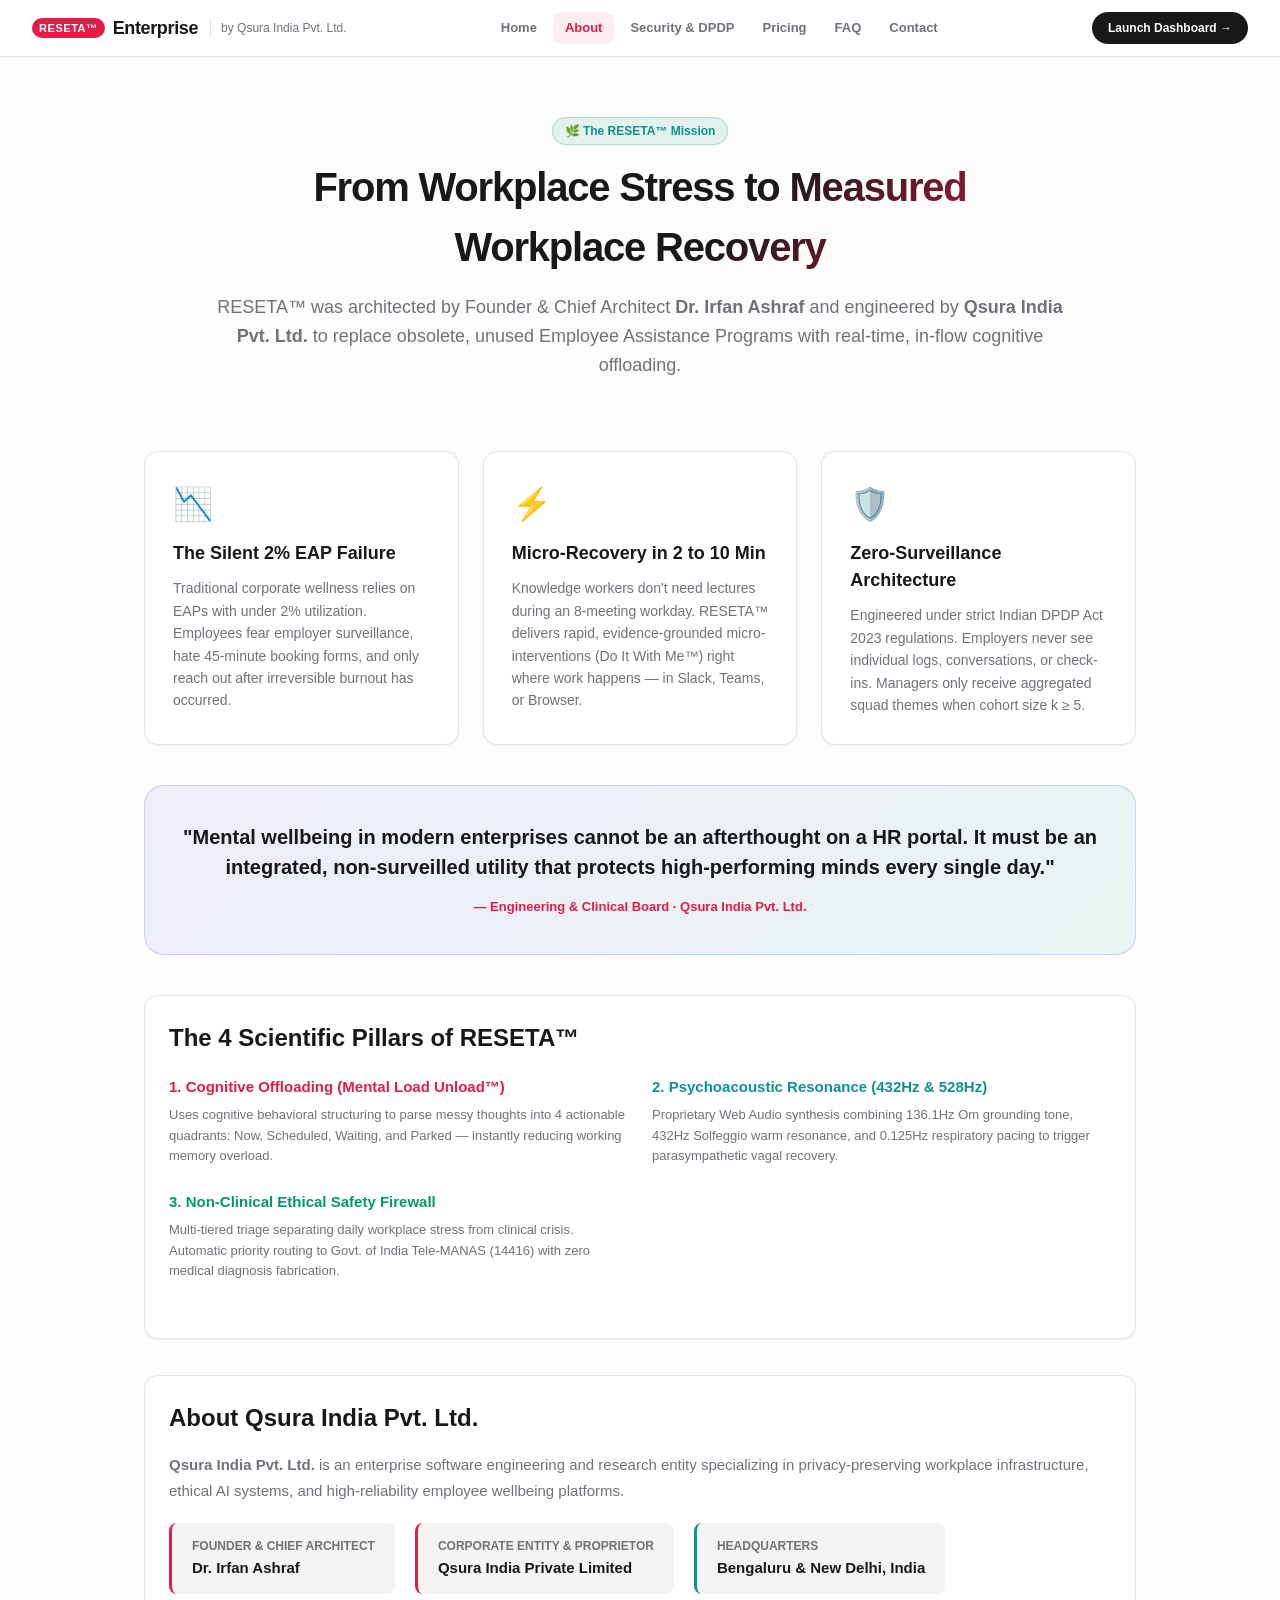
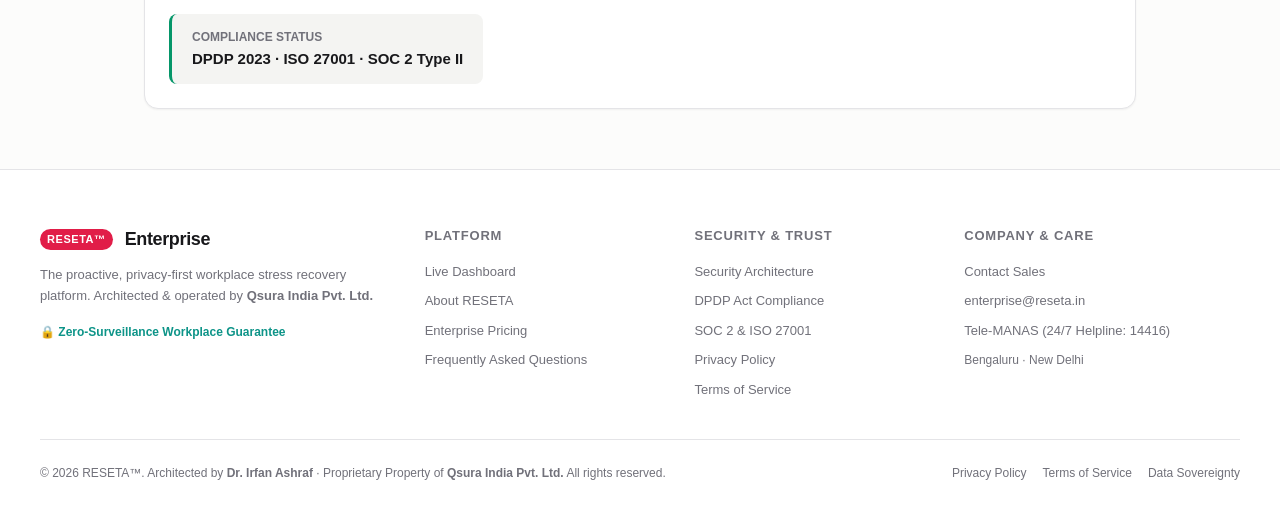
==== commit a92ba874: "docs(attribution): affirm proprietary ownership by Qsura India Pvt. Ltd. and Dr. Irfan Ashraf as Fou" ====
--- a/frontend/about.html
+++ b/frontend/about.html
@@ -103,6 +103,7 @@
     </nav>
 
     <div class="user-tenant-bar" style="gap: 10px;">
+      <button class="mobile-nav-toggle" onclick="document.querySelector('.enterprise-nav-links').classList.toggle('active')" aria-label="Toggle navigation">☰</button>
       <a href="/" class="btn-primary" style="font-size: 12px; padding: 7px 16px; text-decoration: none;">Launch Dashboard →</a>
     </div>
   </header>
@@ -112,7 +113,7 @@
     <span class="privacy-banner-pill">🌿 The RESETA™ Mission</span>
     <h1>From Workplace Stress to Measured Workplace Recovery</h1>
     <p>
-      RESETA™ was architected and engineered by <strong>Qsura India Pvt. Ltd.</strong> to replace obsolete, unused Employee Assistance Programs with real-time, in-flow cognitive offloading.
+      RESETA™ was architected by Founder & Chief Architect <strong>Dr. Irfan Ashraf</strong> and engineered by <strong>Qsura India Pvt. Ltd.</strong> to replace obsolete, unused Employee Assistance Programs with real-time, in-flow cognitive offloading.
     </p>
   </section>
 
@@ -186,7 +187,11 @@
       </p>
       <div style="display: flex; gap: 20px; flex-wrap: wrap;">
         <div style="background: var(--bg-subtle); padding: 14px 20px; border-radius: var(--radius-sm); border-left: 3px solid var(--brand-reset);">
-          <div style="font-size: 12px; font-weight: 700; color: var(--text-muted); text-transform: uppercase;">Corporate Entity</div>
+          <div style="font-size: 12px; font-weight: 700; color: var(--text-muted); text-transform: uppercase;">Founder & Chief Architect</div>
+          <div style="font-size: 15px; font-weight: 800; margin-top: 2px;">Dr. Irfan Ashraf</div>
+        </div>
+        <div style="background: var(--bg-subtle); padding: 14px 20px; border-radius: var(--radius-sm); border-left: 3px solid var(--brand-reset);">
+          <div style="font-size: 12px; font-weight: 700; color: var(--text-muted); text-transform: uppercase;">Corporate Entity & Proprietor</div>
           <div style="font-size: 15px; font-weight: 800; margin-top: 2px;">Qsura India Private Limited</div>
         </div>
         <div style="background: var(--bg-subtle); padding: 14px 20px; border-radius: var(--radius-sm); border-left: 3px solid var(--recovery-teal);">
@@ -252,7 +257,7 @@
 
       <div class="footer-bottom-strip">
         <div>
-          © 2026 RESETA™. Architected, Engineered & Operated by <strong>Qsura India Pvt. Ltd.</strong> All rights reserved.
+          © 2026 RESETA™. Architected by <strong>Dr. Irfan Ashraf</strong> · Proprietary Property of <strong>Qsura India Pvt. Ltd.</strong> All rights reserved.
         </div>
         <div style="display: flex; gap: 16px;">
           <a href="/privacy">Privacy Policy</a>
--- a/frontend/css/styles.css
+++ b/frontend/css/styles.css
@@ -1064,21 +1064,24 @@
   display: flex;
   align-items: center;
   gap: 8px;
-  background: var(--brand-reset);
-  color: white;
-  padding: 12px 22px;
+  background: var(--bg-surface);
+  color: var(--text-main);
+  padding: 10px 18px;
   border-radius: var(--radius-full);
-  box-shadow: 0 10px 25px var(--brand-reset-glow);
-  cursor: pointer;
-  font-weight: 700;
-  font-size: 14px;
-  border: none;
+  border: 1px solid var(--border-light);
+  box-shadow: 0 4px 16px rgba(0, 0, 0, 0.08);
+  cursor: pointer;
+  font-weight: 600;
+  font-size: 13px;
   transition: all 0.2s ease;
 }
 
 .floating-reset-widget:hover {
-  background: var(--brand-reset-hover);
-  transform: translateY(-2px) scale(1.03);
+  background: var(--bg-subtle);
+  border-color: var(--recovery-teal);
+  color: var(--recovery-teal);
+  transform: translateY(-2px);
+  box-shadow: 0 6px 20px rgba(13, 148, 136, 0.15);
 }
 
 .copilot-container {
@@ -1684,6 +1687,282 @@
   margin: 0 auto 16px;
 }
 
-
-
-
+/* ==========================================================
+   MOBILE & MULTI-DEVICE RESPONSIVE SUITE
+   ========================================================== */
+
+/* Universal Responsive Grid */
+.grid-two-col {
+  display: grid;
+  grid-template-columns: 1fr 1fr;
+  gap: 20px;
+}
+
+/* Mobile Nav Toggle Button */
+.mobile-nav-toggle {
+  display: none;
+  background: var(--bg-subtle);
+  border: 1px solid var(--border-light);
+  border-radius: var(--radius-sm);
+  color: var(--text-main);
+  font-size: 16px;
+  width: 32px;
+  height: 32px;
+  align-items: center;
+  justify-content: center;
+  cursor: pointer;
+  padding: 0;
+  transition: all 0.15s ease;
+}
+
+.mobile-nav-toggle:hover {
+  background: var(--bg-card);
+  border-color: var(--border-strong);
+}
+
+/* Table smooth scrolling on touch devices */
+.data-table-container, [style*="overflow-x: auto"] {
+  -webkit-overflow-scrolling: touch;
+  scrollbar-width: thin;
+}
+
+/* Tablet & Smaller Laptops (<= 992px) */
+@media (max-width: 992px) {
+  .app-header {
+    padding: 10px 18px 8px;
+  }
+  .app-topbar {
+    padding: 12px 20px;
+  }
+  .main-content {
+    padding: 22px 16px 70px;
+  }
+  .metrics-summary-grid {
+    grid-template-columns: repeat(2, 1fr);
+  }
+  .grid-two-col {
+    gap: 16px;
+  }
+}
+
+/* Tablet & Mobile Landscape (<= 768px) */
+@media (max-width: 768px) {
+  .mobile-nav-toggle {
+    display: inline-flex;
+  }
+
+  .enterprise-nav-links {
+    display: none;
+    position: absolute;
+    top: 100%;
+    left: 0;
+    right: 0;
+    flex-direction: column;
+    background: var(--bg-surface);
+    border-bottom: 1px solid var(--border-light);
+    padding: 14px 20px;
+    box-shadow: 0 10px 25px rgba(0, 0, 0, 0.1);
+    gap: 6px;
+    z-index: 60;
+  }
+
+  .enterprise-nav-links.active {
+    display: flex;
+  }
+
+  .enterprise-nav-links .nav-link {
+    padding: 10px 14px;
+    font-size: 14px;
+    width: 100%;
+  }
+
+  .brand-tagline {
+    display: none;
+  }
+
+  .top-primary-bar {
+    position: relative;
+    gap: 10px;
+  }
+
+  .surface-sub-bar {
+    flex-direction: column;
+    align-items: stretch;
+    gap: 8px;
+    padding-top: 8px;
+  }
+
+  .surface-nav {
+    width: 100%;
+    overflow-x: auto;
+    -webkit-overflow-scrolling: touch;
+    scrollbar-width: none;
+    padding-bottom: 2px;
+  }
+
+  .surface-nav::-webkit-scrollbar {
+    display: none;
+  }
+
+  .user-tenant-bar {
+    width: 100%;
+    justify-content: space-between;
+    overflow-x: auto;
+    -webkit-overflow-scrolling: touch;
+    scrollbar-width: none;
+  }
+
+  .user-tenant-bar::-webkit-scrollbar {
+    display: none;
+  }
+
+  .grid-two-col {
+    grid-template-columns: 1fr !important;
+  }
+
+  .employee-grid {
+    grid-template-columns: 1fr;
+  }
+
+  .unload-quadrants-grid {
+    grid-template-columns: 1fr;
+  }
+
+  .copilot-input-row {
+    flex-direction: column;
+  }
+
+  .copilot-input-row button {
+    width: 100%;
+  }
+
+  .modal-backdrop {
+    padding: 12px;
+  }
+
+  .reset-modal-window {
+    width: 100% !important;
+    max-height: 94vh;
+    padding: 24px 16px;
+  }
+
+  .footer-main-grid {
+    grid-template-columns: 1fr !important;
+    gap: 28px;
+    padding: 32px 18px 20px;
+  }
+}
+
+/* Mobile Portrait (<= 600px) */
+@media (max-width: 600px) {
+  .employee-hero-card {
+    padding: 24px 14px;
+    margin-bottom: 20px;
+  }
+
+  .employee-heading {
+    font-size: 24px;
+  }
+
+  .employee-subheading {
+    font-size: 14px;
+    margin-bottom: 20px;
+  }
+
+  .state-selector-grid {
+    gap: 8px;
+    margin-bottom: 24px;
+  }
+
+  .state-chip {
+    padding: 8px 14px;
+    font-size: 13px;
+  }
+
+  .hero-cta-group {
+    flex-direction: column;
+    width: 100%;
+    gap: 12px;
+  }
+
+  .btn-reset-hero,
+  .btn-talk-hero {
+    width: 100%;
+    justify-content: center;
+    padding: 14px 20px;
+    font-size: 15px;
+  }
+
+  .metrics-summary-grid {
+    grid-template-columns: 1fr;
+  }
+
+  .floating-reset-widget {
+    bottom: 16px;
+    right: 16px;
+    padding: 8px 14px;
+    font-size: 12px;
+  }
+
+  .footer-cert-strip {
+    flex-direction: column;
+    align-items: flex-start;
+    gap: 8px;
+  }
+
+  .footer-bottom-row {
+    flex-direction: column;
+    align-items: flex-start;
+    gap: 10px;
+  }
+
+  .card-header-flex {
+    flex-direction: column;
+    align-items: flex-start;
+    gap: 8px;
+  }
+
+  .time-choice-row {
+    flex-direction: column;
+    gap: 8px;
+    margin: 16px 0;
+  }
+
+  .auth-tab-bar {
+    overflow-x: auto;
+    -webkit-overflow-scrolling: touch;
+    scrollbar-width: none;
+  }
+
+  .auth-tab-btn {
+    font-size: 12px;
+    padding: 8px 12px;
+    white-space: nowrap;
+  }
+}
+
+/* Extra Small Phones (<= 400px) */
+@media (max-width: 400px) {
+  .brand-title {
+    font-size: 16px;
+  }
+  .brand-badge {
+    font-size: 10px;
+    padding: 2px 5px;
+  }
+  .app-header {
+    padding: 8px 12px;
+  }
+  .main-content {
+    padding: 14px 10px 60px;
+  }
+  .surface-tab {
+    padding: 5px 10px;
+    font-size: 12px;
+  }
+}
+
+
+
+
+
